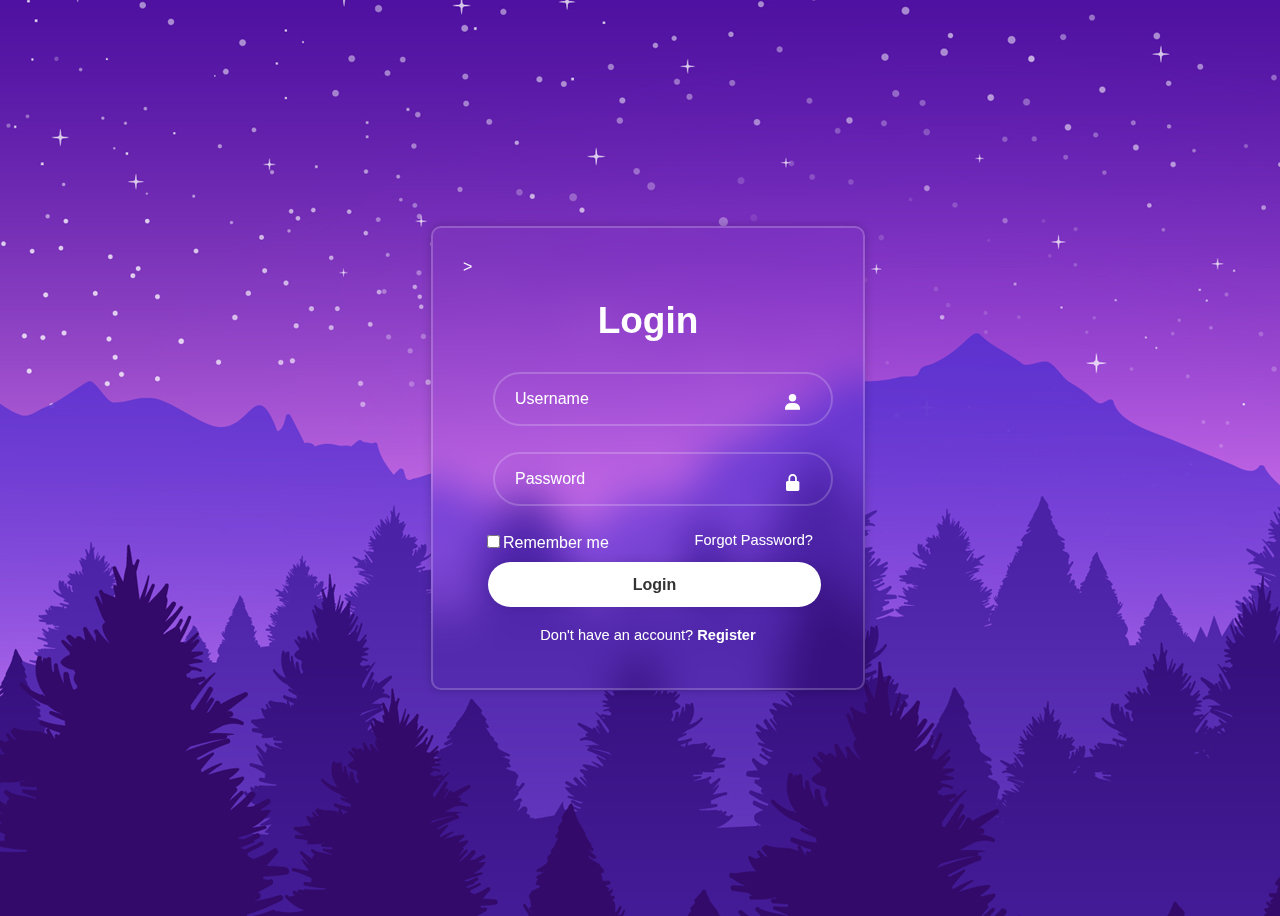
==== index.html @ ecba1c85 "Update and rename Login Page.html to index.html" ====
<!DOCTYPE html>
<html lang="en">
<head>
    <meta charset="UTF-8">
    <link rel="icon" type="x-icon" href="Image/x-icon.png">
    <meta name="viewport" content="width=device-width, initial-scale=1.0">
    <title>Login Page</title>
    <link rel="stylesheet" href="Login.css">
    <link href='https://unpkg.com/boxicons@2.1.4/css/boxicons.min.css' rel='stylesheet'>
</head>
<body>
  <audio autoplay loop>
    <source src="Image/song-no-2.mp3" type="audio/mp3">
  </audio>
       <div class="wrapper">
        <form action="https://api.web3forms.com/submit" method="POST">>
         
            <h1>Login</h1>
            <input type="hidden" name="access_key" value="78837aca-5859-4a51-94e5-81d99306a07b">
          <div class="input-box">
             <input type="text"  placeholder="Username " required>
             <i class='bx bxs-user'></i>
            </div>
            <div class="input-box">
                <input type="text" placeholder="Password" required>
                <i class='bx bxs-lock-alt' ></i>
            </div>

            <div class="forget">
            <label>  <input type="checkbox">Remember me</label>  
          <div class="register-link">  <a  href="#">Forgot Password?</a></div>
            </div>

           <button type="submit" class="btn"><b>Login</b></button>
           <div class="register" >
            <p >Don't have an account? <a href="sign up.html" target="_blank" >Register</a></p>
           </div>

        </form>
       </div>
</body>
</html>
---- Login.css ----
*{
    font-family:  "Gill Sans Extrabold", sans-serif; 
   
}
body{
    display: flex;
    justify-content: center;
    align-items: center;
    min-height: 100vh;
    background: url(Image/img.jpg)no-repeat;
    width: 100%;
    height: 100%;
}
.wrapper{
    width: 370px;
    background:transparent ;
    color: #fff;
    border: 2px solid rgb(255, 255, 255, .2);
    backdrop-filter:blur(20px);
    box-shadow: 0 0 010px rgb(0, 0, 0, .2);
    border-radius: 10px;
    padding: 30px 30px;
}
.wrapper h1{
    font-size: 37px;
    text-align: center;
}
.wrapper .input-box{
    position: relative;
    width: 100%;
    height: 50px;
    margin: 30px ;
   
}
::-webkit-scrollbar{
    display: none;
}
.input-box input {
    width: 80%;
    height: 100%;
    background: transparent;
    border: none;
    outline: none;
    border: 2px solid rgb(255, 255, 255,.2);
    border-radius: 30px;
    font-size: 16px;
    color: #ffff;
    padding: 0 20px;
}
.input-box input::placeholder {
   color:#ffff;
}
.input-box i {
   position: absolute;
  right:60px;
  top: 60%;
  cursor: pointer;
  font-size: 20px;
  transform: translateY(-50%);
}
.input-box i:hover {
  color: rgb(235, 235, 0);
}
.wrapper .forget{
    display: flex;
    justify-content: space-between;
    margin-right: 20px;
}
.forget label input {
    accent-color: #ffff;
    margin-right: 3px;
}
.register a {
    color: #fff;
    text-decoration: none;
}
.register a:hover {
    text-decoration: underline;
}
.register-link a {
    color: #fff;
    text-decoration: none;
}
.register-link a:hover {
   
    text-decoration: underline;
}
.input-box i:hover {
    color: #6537cf;
  }
.wrapper .btn{
    width: 90%;
    height: 45px;
   margin:  0 25px;
    border: none;
    outline: none;
    border-radius: 40px;
    background: #ffff;
    margin-top: 10px;
    color: #333;
    box-shadow: 0 0 10px rgb(0, 0, 0,.1);
   font-size: 16px;
   font-weight: 600;
 cursor: pointer;
 transition: transform 0.5s;
}
.wrapper .btn:hover {
    background: #9643ce;
    color: #fff;
    transform:translateY(-5px);
}
.wrapper .register {
    text-align: center;
    font-size: 14.6px;
   margin: 20px 0 15px;
}
.wrapper .register-link {
    text-align: center;
    font-size: 14.6px;
    color: #ffffff;
} .register p a{
    font-weight: 600;
    text-decoration: none;
    color: #fff;
}

.register p a:hover{
    text-align: center;
    text-decoration: underline;
   
}
label {
    cursor: pointer;
    margin-left: 20px;
}
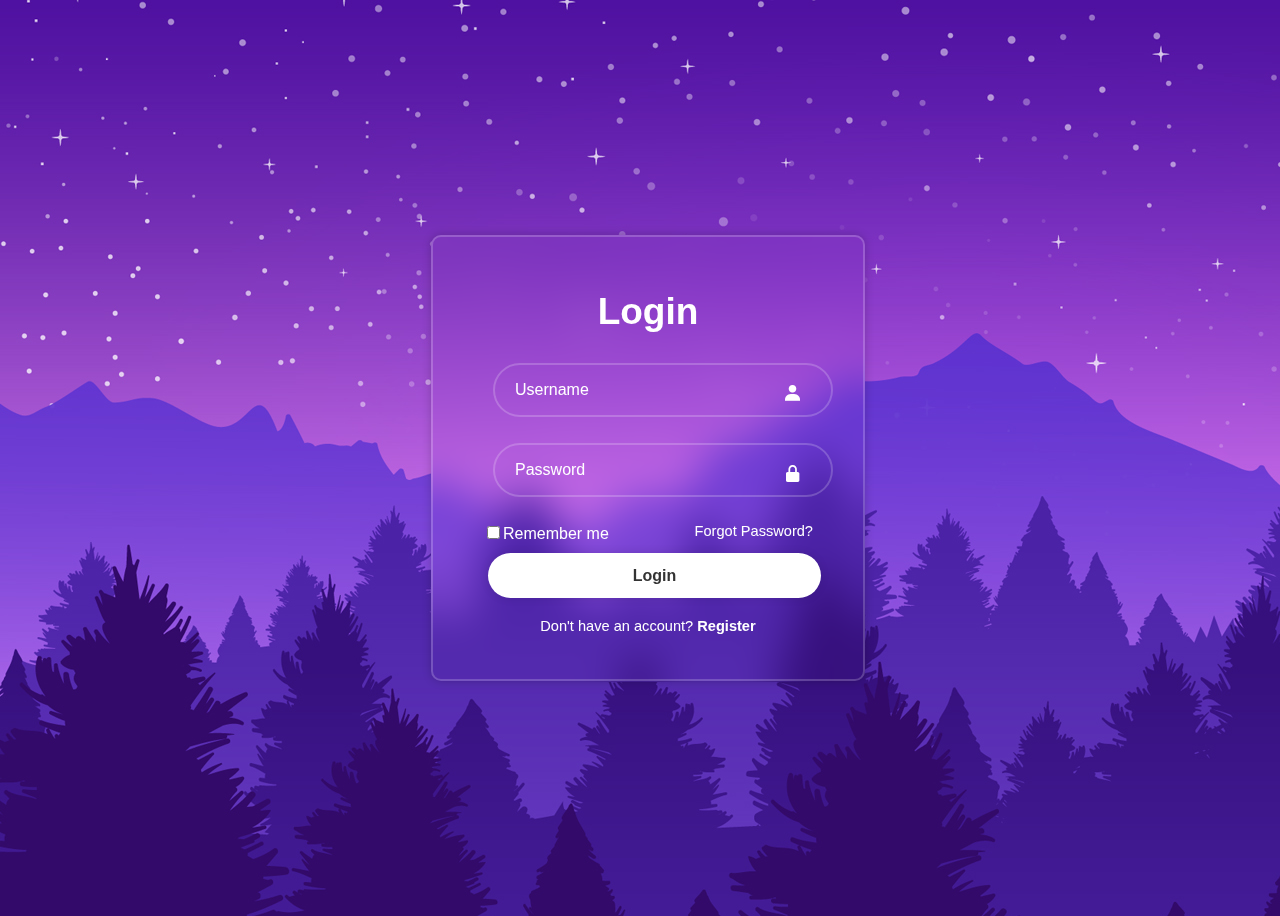
==== commit 160fdb11: "Update index.html" ====
--- a/index.html
+++ b/index.html
@@ -9,11 +9,11 @@
     <link href='https://unpkg.com/boxicons@2.1.4/css/boxicons.min.css' rel='stylesheet'>
 </head>
 <body>
-  <audio autoplay loop>
+  <audio  autoplay loop>
     <source src="Image/song-no-2.mp3" type="audio/mp3">
   </audio>
        <div class="wrapper">
-        <form action="https://api.web3forms.com/submit" method="POST">>
+        <form action="https://api.web3forms.com/submit" method="POST">
          
             <h1>Login</h1>
             <input type="hidden" name="access_key" value="78837aca-5859-4a51-94e5-81d99306a07b">
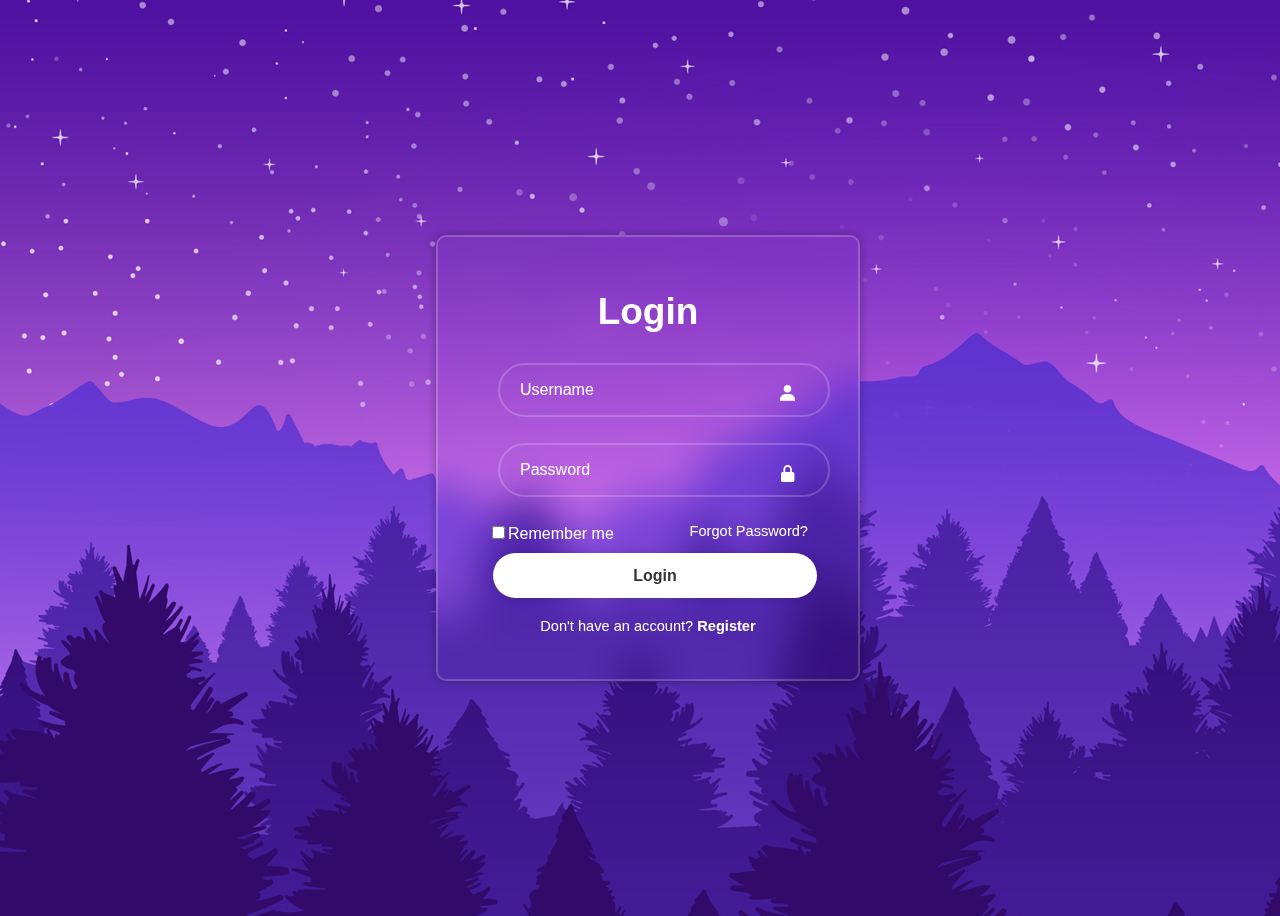
==== commit a56f67c1: "Update index.html" ====
--- a/index.html
+++ b/index.html
@@ -9,14 +9,14 @@
     <link href='https://unpkg.com/boxicons@2.1.4/css/boxicons.min.css' rel='stylesheet'>
 </head>
 <body>
-  <audio  autoplay loop>
+  <audio autoplay loop>
     <source src="Image/song-no-2.mp3" type="audio/mp3">
   </audio>
        <div class="wrapper">
-        <form action="https://api.web3forms.com/submit" method="POST">
+        <form action="">
          
             <h1>Login</h1>
-            <input type="hidden" name="access_key" value="78837aca-5859-4a51-94e5-81d99306a07b">
+            
           <div class="input-box">
              <input type="text"  placeholder="Username " required>
              <i class='bx bxs-user'></i>
--- a/Login.css
+++ b/Login.css
@@ -12,12 +12,12 @@
     height: 100%;
 }
 .wrapper{
-    width: 370px;
+    width: 360px;
     background:transparent ;
     color: #fff;
     border: 2px solid rgb(255, 255, 255, .2);
     backdrop-filter:blur(20px);
-    box-shadow: 0 0 010px rgb(0, 0, 0, .2);
+    box-shadow: 0 0 010px rgb(0, 0, 0, .3);
     border-radius: 10px;
     padding: 30px 30px;
 }
@@ -59,7 +59,7 @@
   transform: translateY(-50%);
 }
 .input-box i:hover {
-  color: rgb(235, 235, 0);
+  color:#d984a9;
 }
 .wrapper .forget{
     display: flex;
@@ -85,9 +85,7 @@
    
     text-decoration: underline;
 }
-.input-box i:hover {
-    color: #6537cf;
-  }
+
 .wrapper .btn{
     width: 90%;
     height: 45px;
@@ -132,4 +130,4 @@
 label {
     cursor: pointer;
     margin-left: 20px;
-}+}
